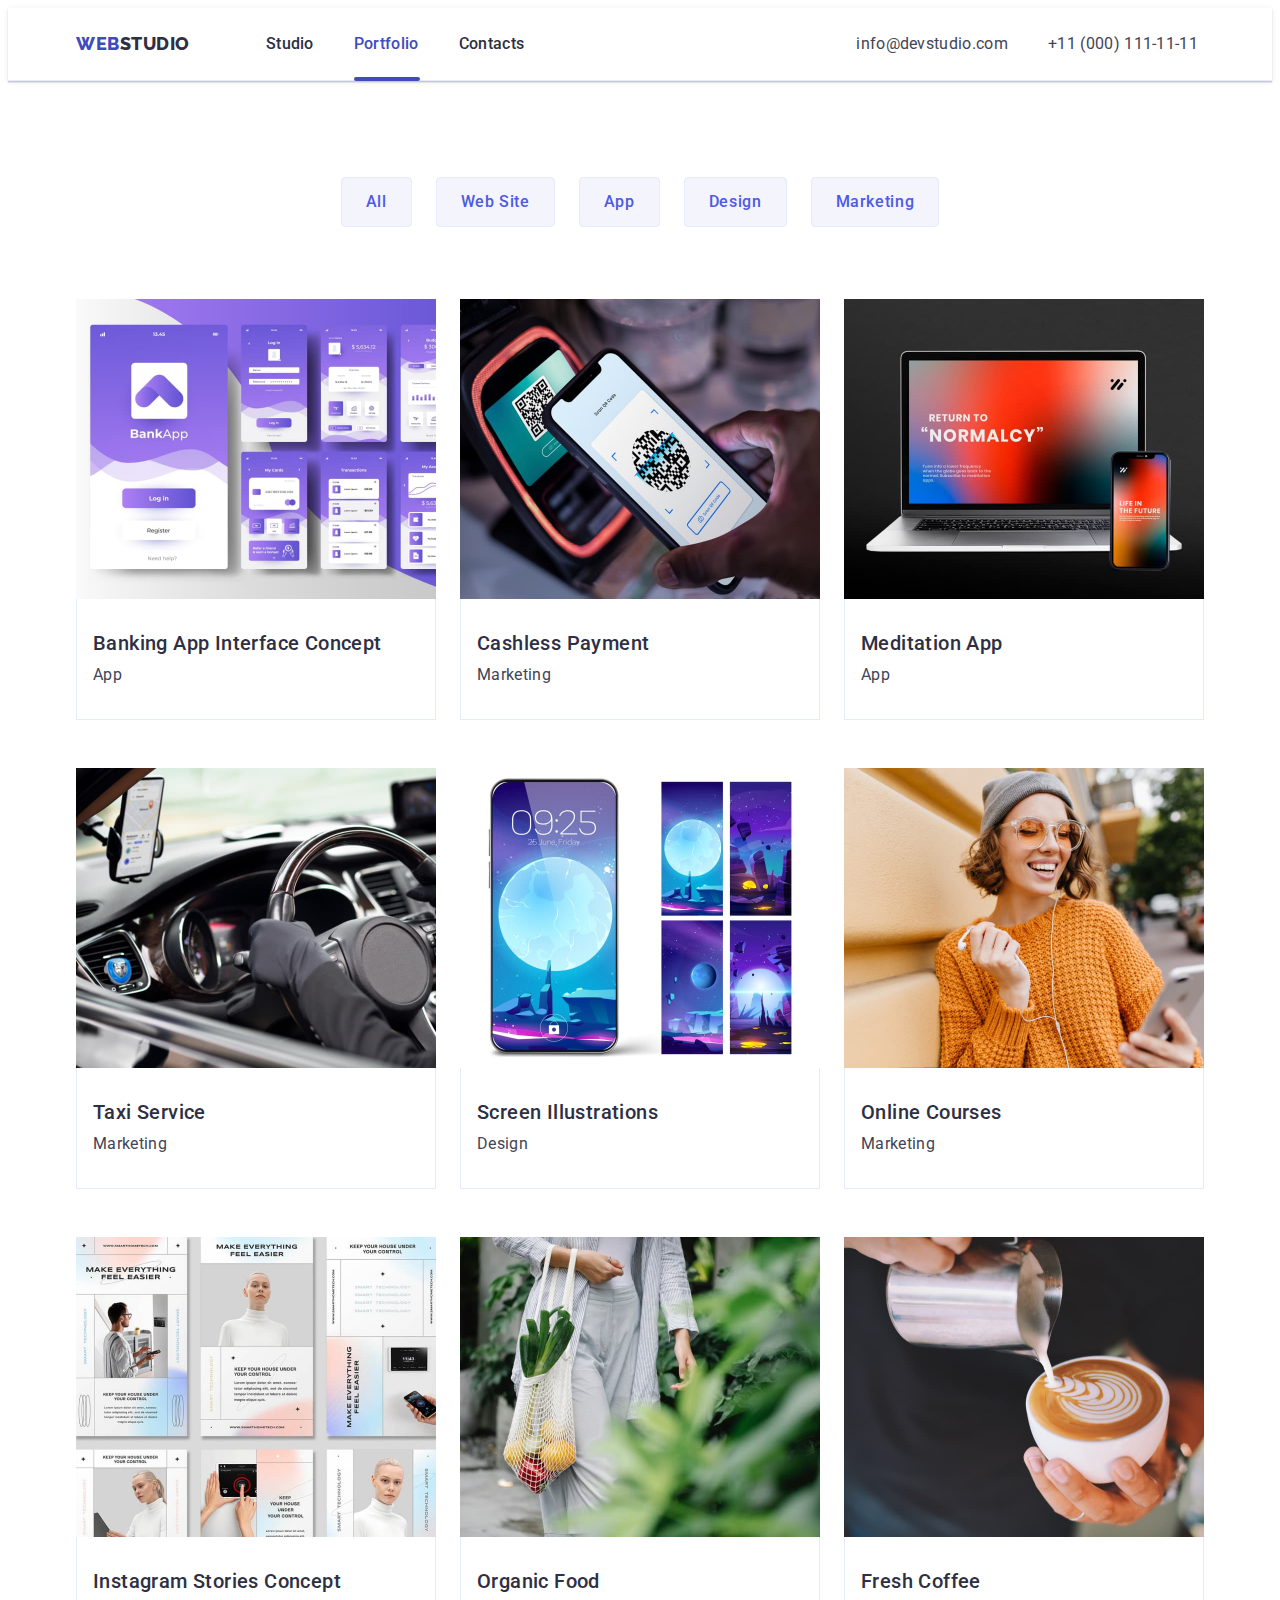
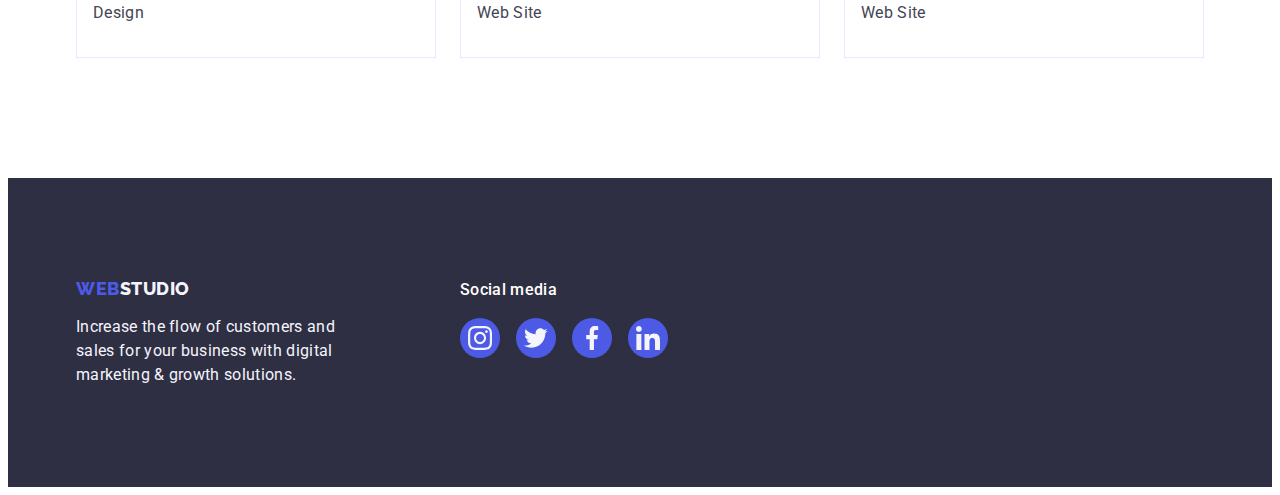
==== portfolio.html @ b22e032e "Initial commit" ====
<!DOCTYPE html>
<html lang="en">
  <head>
    <meta charset="utf-8" />
    <meta name="description" content="Introduction of WebStudio" />
    <title>WebStudio</title>
    <link
      rel="stylesheet"
      href="https://cdnjs.cloudflare.com/ajax/libs/modern-normalize/2.0.0/modern-normalize.min.css"
      integrity="sha512-4xo8blKMVCiXpTaLzQSLSw3KFOVPWhm/TRtuPVc4WG6kUgjH6J03IBuG7JZPkcWMxJ5huwaBpOpnwYElP/m6wg=="
      crossorigin="anonymous"
      referrerpolicy="no-referrer"
    />
    <link rel="preconnect" href="https://fonts.googleapis.com" />
    <link rel="preconnect" href="https://fonts.gstatic.com" crossorigin />
    <link
      href="https://fonts.googleapis.com/css2?family=Montserrat:wght@400;700&family=Raleway:wght@800&family=Roboto:wght@400;500;700;900&display=swap"
      rel="stylesheet"
    />
    <link rel="stylesheet" href="./css/styles.css" />
  </head>
  <!-- Body -->
  <body>
    <!-- Header -->
    <header class="header">
      <div class="container">
        <nav class="nav">
          <a href="./index.html" class="logo"
            >Web<span class="studio">Studio</span></a
          >
          <ul class="list">
            <li>
              <a href="./index.html" class="link">Studio</a>
            </li>
            <li>
              <a href="./portfolio.html" class="speciall"
                ><span class="portfolio-name">Portfolio</span></a
              >
            </li>
            <li><a href="" class="link">Contacts</a></li>
          </ul>
        </nav>
        <address class="adress">
          <ul class="list">
            <li>
              <a href="mailto:info@devstudio.com" class="link"
                >info@devstudio.com</a
              >
            </li>
            <li>
              <a href="tel:+110001111111" class="link">+11 (000) 111-11-11</a>
            </li>
          </ul>
        </address>
      </div>
    </header>
    <!-- Main part -->
    <main>
      <!-- Buttons -->
      <section class="portfolio">
        <div class="container">
          <h1 class="visually-hidden">Heading</h1>
          <ul class="list-buttons">
            <li><button type="button" class="button-list">All</button></li>
            <li><button type="button" class="button-list">Web Site</button></li>
            <li><button type="button" class="button-list">App</button></li>
            <li><button type="button" class="button-list">Design</button></li>
            <li>
              <button type="button" class="button-list">Marketing</button>
            </li>
          </ul>

          <!-- All -->

          <ul class="list-apps">
            <li class="link-apps">
              <a href="./portfolio.html" class="link">
                <div class="app-image">
                  <img
                    src="./images/image8.jpg"
                    alt="BankApp"
                    width="360"
                    height="300"
                  />
                  <p class="app-paragraph">
                    14 Stylish and User-Friendly App Design Concepts · Task
                    Manager App · Calorie Tracker App · Exotic Fruit Ecommerce
                    App · Cloud Storage App
                  </p>
                </div>
                <div class="div-app">
                  <h2 class="heading-portfolio">
                    Banking App Interface Concept
                  </h2>
                  <p class="paragraph-portfolio">App</p>
                </div>
              </a>
            </li>
            <li class="link-apps">
              <a href="./portfolio.html" class="link">
                <div class="app-image">
                  <img
                    src="./images/image9.jpg"
                    alt="Paying by phone"
                    width="360"
                    height="300"
                  />
                  <p class="app-paragraph">
                    14 Stylish and User-Friendly App Design Concepts · Task
                    Manager App · Calorie Tracker App · Exotic Fruit Ecommerce
                    App · Cloud Storage App
                  </p>
                </div>
                <div class="div-app">
                  <h2 class="heading-portfolio">Cashless Payment</h2>
                  <p class="paragraph-portfolio">Marketing</p>
                </div>
              </a>
            </li>
            <li class="link-apps">
              <a href="./portfolio.html" class="link">
                <div class="app-image">
                  <img
                    src="./images/image10.jpg"
                    alt="Laptop"
                    width="360"
                    height="300"
                  />
                  <p class="app-paragraph">
                    14 Stylish and User-Friendly App Design Concepts · Task
                    Manager App · Calorie Tracker App · Exotic Fruit Ecommerce
                    App · Cloud Storage App
                  </p>
                </div>
                <div class="div-app">
                  <h2 class="heading-portfolio">Meditation App</h2>
                  <p class="paragraph-portfolio">App</p>
                </div>
              </a>
            </li>
            <li class="link-apps">
              <a href="./portfolio.html" class="link">
                <div class="app-image">
                  <img
                    src="./images/image11.jpg"
                    alt="Taxi driver"
                    width="360"
                    height="300"
                  />
                  <p class="app-paragraph">
                    14 Stylish and User-Friendly App Design Concepts · Task
                    Manager App · Calorie Tracker App · Exotic Fruit Ecommerce
                    App · Cloud Storage App
                  </p>
                </div>
                <div class="div-app">
                  <h2 class="heading-portfolio">Taxi Service</h2>
                  <p class="paragraph-portfolio">Marketing</p>
                </div>
              </a>
            </li>
            <li class="link-apps">
              <a href="./portfolio.html" class="link">
                <div class="app-image">
                  <img
                    src="./images/image12.jpg"
                    alt="Phone wallpaper"
                    width="360"
                    height="300"
                  />
                  <p class="app-paragraph">
                    14 Stylish and User-Friendly App Design Concepts · Task
                    Manager App · Calorie Tracker App · Exotic Fruit Ecommerce
                    App · Cloud Storage App
                  </p>
                </div>
                <div class="div-app">
                  <h2 class="heading-portfolio">Screen Illustrations</h2>
                  <p class="paragraph-portfolio">Design</p>
                </div>
              </a>
            </li>
            <li class="link-apps">
              <a href="./portfolio.html" class="link">
                <div class="app-image">
                  <img
                    src="./images/image13.jpg"
                    alt="Happy girl"
                    width="360"
                    height="300"
                  />
                  <p class="app-paragraph">
                    14 Stylish and User-Friendly App Design Concepts · Task
                    Manager App · Calorie Tracker App · Exotic Fruit Ecommerce
                    App · Cloud Storage App
                  </p>
                </div>
                <div class="div-app">
                  <h2 class="heading-portfolio">Online Courses</h2>
                  <p class="paragraph-portfolio">Marketing</p>
                </div>
              </a>
            </li>
            <li class="link-apps">
              <a href="./portfolio.html" class="link">
                <div class="app-image">
                  <img
                    src="./images/image14.jpg"
                    alt="Designed page"
                    width="360"
                    height="300"
                  />
                  <p class="app-paragraph">
                    14 Stylish and User-Friendly App Design Concepts · Task
                    Manager App · Calorie Tracker App · Exotic Fruit Ecommerce
                    App · Cloud Storage App
                  </p>
                </div>
                <div class="div-app">
                  <h2 class="heading-portfolio">Instagram Stories Concept</h2>
                  <p class="paragraph-portfolio">Design</p>
                </div>
              </a>
            </li>
            <li class="link-apps">
              <a href="./portfolio.html" class="link">
                <div class="app-image">
                  <img
                    src="./images/image15.jpg"
                    alt="Bag with goods"
                    width="360"
                    height="300"
                  />
                  <p class="app-paragraph">
                    14 Stylish and User-Friendly App Design Concepts · Task
                    Manager App · Calorie Tracker App · Exotic Fruit Ecommerce
                    App · Cloud Storage App
                  </p>
                </div>
                <div class="div-app">
                  <h2 class="heading-portfolio">Organic Food</h2>
                  <p class="paragraph-portfolio">Web Site</p>
                </div>
              </a>
            </li>
            <li class="link-apps">
              <a href="./portfolio.html" class="link">
                <div class="app-image">
                  <img
                    src="./images/image16.jpg"
                    alt="Cup with coffe"
                    width="360"
                    height="300"
                  />
                  <p class="app-paragraph">
                    14 Stylish and User-Friendly App Design Concepts · Task
                    Manager App · Calorie Tracker App · Exotic Fruit Ecommerce
                    App · Cloud Storage App
                  </p>
                </div>
                <div class="div-app">
                  <h2 class="heading-portfolio">Fresh Coffee</h2>
                  <p class="paragraph-portfolio">Web Site</p>
                </div>
              </a>
            </li>
          </ul>
        </div>
      </section>
    </main>
    <!-- Footer -->
    <footer class="footer">
      <div class="container">
        <div class="footer-paragraph">
          <a href="./index.html" class="link"
            >Web<span class="studia">Studio</span></a
          >
          <p class="logo">
            Increase the flow of customers and sales for your business with
            digital marketing & growth solutions.
          </p>
        </div>
        <div class="footer-media">
          <p class="media-paragpraph">Social media</p>
          <ul class="footer-list">
            <li class="footer-li">
              <a href="" class="footer-link-icon">
                <svg width="24" height="24" class="footer-icons">
                  <use href="./images/icons.svg#icon-image-15"></use>
                </svg>
              </a>
            </li>
            <li class="footer-li">
              <a href="" class="footer-link-icon">
                <svg width="24" height="24" class="footer-icons">
                  <use href="./images/icons.svg#icon-image-16"></use>
                </svg>
              </a>
            </li>
            <li class="footer-li">
              <a href="" class="footer-link-icon">
                <svg width="24" height="24" class="footer-icons">
                  <use href="./images/icons.svg#icon-image-17"></use>
                </svg>
              </a>
            </li>
            <li class="footer-li">
              <a href="" class="footer-link-icon">
                <svg width="24" height="24" class="footer-icons">
                  <use href="./images/icons.svg#icon-image-18"></use>
                </svg>
              </a>
            </li>
          </ul>
        </div>
      </div>
    </footer>
  </body>
</html>
---- css/styles.css ----
:root {
  --primaryfont: "Roboto", sans-serif;
  --primarycolor: #2e2f42;
  --whitecolor: #ffffff;
  --secondarycolor: #4d5ae5;
}
body {
  font-family: var(--primaryfont);
  color: #434455;
  background-color: var(--whitecolor);
}
*,
*::before,
*::after {
  box-sizing: border-box;
}
ul,
ol,
a {
  list-style-type: none;
  text-decoration: none;
}
.header {
  border-bottom: 1px solid #e7e9fc;
  box-shadow: 0px 2px 1px rgba(46, 47, 66, 0.08),
    0px 1px 1px rgba(46, 47, 66, 0.16), 0px 1px 6px rgba(46, 47, 66, 0.08);
}
.header .container {
  display: flex;
}
.nav {
  display: flex;
  align-items: center;
}
.nav .logo {
  font-family: "Raleway", sans-serif;
  text-transform: uppercase;
  font-weight: 800;
  font-size: 18px;
  line-height: 1.17;
  letter-spacing: 0.03em;
  color: #404bbf;
  text-decoration: none;
  margin-right: 76px;
}
.logo {
  color: #404bbf;
}
.studio {
  color: var(--primarycolor);
}
.studio-name {
  color: #404bbf;
}
.portfolio-name {
  color: #404bbf;
}
.nav .list .link {
  color: #404bbf;
}

.speciall::after {
  content: "";
  position: absolute;
  left: 0;
  bottom: -1px;
  height: 4px;
  background-color: #404bbf;
  border-radius: 2px;
  width: 66px;
}
.special::after {
  content: "";
  position: absolute;
  left: 0;
  bottom: -1px;
  height: 4px;
  background-color: #404bbf;
  border-radius: 2px;
  width: 48px;
}
.speciall {
  color: #404bbf;
  font-family: inherit;
  font-size: 16px;
  line-height: 1.5;
  letter-spacing: 0.02em;
  list-style: none;
  text-transform: none;
  font-weight: 500;
  text-decoration: none;
  display: flex;
  gap: 40px;
  flex-direction: row;
  padding: 24px 0;
  position: relative;
  transition: color 250ms cubic-bezier(0.4, 0, 0.2, 1);
}
.special {
  color: #404bbf;
  font-family: inherit;
  font-size: 16px;
  line-height: 1.5;
  letter-spacing: 0.02em;

  list-style: none;
  text-transform: none;
  font-weight: 500;
  text-decoration: none;
  display: flex;
  gap: 40px;
  flex-direction: row;
  padding: 24px 0;
  position: relative;
  transition: color 250ms cubic-bezier(0.4, 0, 0.2, 1);
}
.nav .list {
  display: flex;
  gap: 40px;
}
.nav .list .link {
  font-family: inherit;
  font-size: 16px;
  line-height: 1.5;
  letter-spacing: 0.02em;
  color: #2e2f42;
  list-style: none;
  text-transform: none;
  font-weight: 500;
  text-decoration: none;
  display: flex;
  gap: 40px;
  flex-direction: row;
  padding: 24px 0;
  position: relative;
  transition: color 250ms cubic-bezier(0.4, 0, 0.2, 1);
}
.nav .list .link:hover,
.nav .list .link:focus,
.nav .list .link:active {
  color: #404bbf;
}
.adress {
  font-style: normal;
}
.adress .list {
  display: flex;
  gap: 40px;
  padding-left: 332px;
  padding-top: 24px;
  padding-bottom: 24px;
}
.adress .link {
  font-size: 16px;
  line-height: 1.5;
  letter-spacing: 0.02em;
  color: inherit;
  transition: color 250ms cubic-bezier(0.4, 0, 0.2, 1);
}
.adress .list .link:hover,
.adress .list .link:focus,
.adress .list .link:active {
  color: #404bbf;
}
.main-section {
  background-color: var(--primarycolor);
  padding-top: 188px;
  padding-bottom: 188px;
  background-image: linear-gradient(
      rgba(46, 47, 66, 0.7),
      rgba(46, 47, 66, 0.7)
    ),
    url(../images/img-name.jpeg);
  max-width: 1440px;
  background-repeat: no-repeat;
  background-position: center;
  background-size: cover;
  margin: auto;
}
.page-title {
  color: var(--whitecolor);
  font-size: 56px;
  font-weight: 700;
  line-height: 1.07;
  letter-spacing: 0.02em;
  max-width: 496px;
  text-align: center;
  margin-left: auto;
  margin-right: auto;
}
.button {
  background-color: var(--secondarycolor);
  color: var(--whitecolor);
  font-size: 16px;
  font-weight: 500;
  line-height: 1.5;
  letter-spacing: 0.04em;
  cursor: pointer;
  font-family: "Roboto", sans-serif;
  display: block;
  min-width: 169px;
  height: 56px;
  border: none;
  border-radius: 4px;
  margin-left: auto;
  margin-right: auto;
  margin-top: 48px;
  transition: background-color 250ms cubic-bezier(0.4, 0, 0.2, 1);
}
.button:hover,
.button:focus {
  background-color: #404bbf;
}
.icons-container {
  display: flex;
  align-items: center;
  justify-content: center;
  height: 112px;
  background-color: #f4f4fd;
  border-radius: 4px;
  margin-bottom: 8px;
}

.list-heading {
  color: var(--primarycolor);
  font-size: 20px;
  font-weight: 500;
  line-height: 1.2;
  letter-spacing: 0.02em;
  margin-bottom: 8px;
}
.list-paragraph {
  color: #434455;
  font-size: 16px;
  line-height: 1.5;
  letter-spacing: 0.02em;
}
.heading {
  color: var(--primarycolor);
  font-size: 36px;
  font-weight: 700;
  line-height: 1.11;
  letter-spacing: 0.02em;
  text-align: center;
  text-transform: capitalize;
}
.team {
  background-color: #f4f4fd;
  padding: 120px 0;
}
.name {
  color: var(--primarycolor);
  font-size: 20px;
  font-weight: 500;
  line-height: 1.2;
  letter-spacing: 0.02em;
  text-align: center;
  margin-bottom: 8px;
}
.description {
  color: #434455;
  font-size: 16px;
  line-height: 1.5;
  letter-spacing: 0.02em;
  text-align: center;
}
.list-image {
  background-color: #ffffff;
  width: calc((100% - 3 * 24px) / 4);
  border-radius: 0 0 5px 5px;
  box-shadow: 0px 1px 6px rgba(46, 47, 66, 0.08),
    0px 1px 1px rgba(46, 47, 66, 0.16), 0px 2px 1px rgba(46, 47, 66, 0.08);
}
.team-icons-list {
  display: flex;
  justify-content: center;
  gap: 24px;
  padding-top: 8px;
}
.team-icons-li {
  width: 40px;
  height: 40px;
}
.team-icons-link {
  width: 100%;
  height: 100%;
  background-color: #4d5ae5;
  border-radius: 50%;
  display: flex;
  align-items: center;
  justify-content: center;
  transition: background-color 250ms cubic-bezier(0.4, 0, 0.2, 1);
}
.team-icons-link:hover,
.team-icons-link:focus {
  background-color: #404bbf;
}

.team-icon {
  fill: #f4f4fd;
}

.customers {
  padding: 120px 0;
}
.heading-sec5 {
  font-size: 36px;
  line-height: 1.11;
  color: #2e2f42;
  margin-bottom: 72px;
  text-align: center;
}
.customers-list {
  display: flex;
  gap: 24px;
}
.customers-li {
  width: calc((100% - 120px) / 6);
  height: 88px;
}
.customers-link {
  width: 100%;
  height: 100%;
  border: 1px solid #8e8f99;
  border-radius: 4px;
  display: flex;
  align-items: center;
  justify-content: center;
  color: #8e8f99;
  transition: border-color 250ms cubic-bezier(0.4, 0, 0.2, 1),
    color 250ms cubic-bezier(0.4, 0, 0.2, 1);
}
.customers-link:hover,
.customers-link:focus {
  border-color: #404bbf;
  color: #404bbf;
}

.customers-icons {
  fill: currentColor;
}
.footer {
  background-color: var(--primarycolor);
  padding: 100px 0;
}
.footer .container {
  display: flex;
  align-items: baseline;
}
.footer-paragraph {
  margin-right: 120px;
}
.media-paragpraph {
  font-weight: 500;
  font-size: 16px;
  line-height: 1.5;
  letter-spacing: 0.02em;
  color: #ffffff;
  margin-bottom: 16px;
}
.footer-list {
  display: flex;
  gap: 16px;
}
.footer-li {
  width: 40px;
  height: 40px;
}
.footer-link-icon {
  background-color: #4d5ae5;
  display: flex;
  border-radius: 50%;
  width: 100%;
  height: 100%;
  align-items: center;
  justify-content: center;
  transition: background-color 250ms cubic-bezier(0.4, 0, 0.2, 1);
}
.footer-link-icon:hover,
.footer-link-icon:focus,
.footer-link-icon:active {
  background-color: #31d0aa;
}
.footer .link {
  font-family: "Raleway", sans-serif;
  text-transform: uppercase;
  font-weight: 800;
  font-size: 18px;
  line-height: 1.17;
  letter-spacing: 0.03em;
  color: var(--secondarycolor);
  display: inline-block;
  margin-bottom: 16px;
}
.footer-icons {
  fill: #f4f4fd;
}
.studia {
  color: #f4f4fd;
}
.logo {
  color: #f4f4fd;
  font-size: 16px;
  line-height: 1.5;
  letter-spacing: 0.02em;
}
.button-list {
  background-color: #f4f4fd;
  color: var(--secondarycolor);
  text-align: center;
  font-weight: 500;
  font-size: 16px;
  line-height: 1.5;
  letter-spacing: 0.04em;
  cursor: pointer;
  font-family: "Roboto", sans-serif;
  padding: 12px 24px;
  border: 1px solid #e7e9fc;
  border-radius: 4px;
  transition: color 250ms cubic-bezier(0.4, 0, 0.2, 1),
    background-color 250ms cubic-bezier(0.4, 0, 0.2, 1),
    border-color 250ms cubic-bezier(0.4, 0, 0.2, 1),
    box-shadow 250ms cubic-bezier(0.4, 0, 0.2, 1);
}
.button-list:hover,
.button-list:focus,
.button-list:active {
  background-color: #404bbf;
  color: var(--whitecolor);
  border: 1px solid transparent;
  box-shadow: 0px 3px 1px rgba(0, 0, 0, 0.1), 0px 2px 1px rgba(0, 0, 0, 0.08),
    0px 2px 2px rgba(0, 0, 0, 0.12);
}
.list .link {
  text-decoration: none;
  color: inherit;
}
.heading-portfolio {
  font-weight: 500;
  font-size: 20px;
  line-height: 1.2;
  letter-spacing: 0.02em;
  color: var(--primarycolor);
  margin-bottom: 8px;
}

.paragraph-portfolio {
  color: #434455;
  font-size: 16px;
  line-height: 1.5;
  letter-spacing: 0.02em;
}

h1,
h2,
h3,
h4,
h5,
h6 {
  margin: 0;
}

p {
  margin: 0;
}

ul,
ol {
  margin: 0;
  padding-left: 0;
}
img {
  display: block;
}
.container {
  margin: 0 auto;
  padding: 0 15px;
  max-width: 1158px;
}
.visually-hidden {
  position: absolute;
  width: 1px;
  height: 1px;
  margin: -1px;
  border: 0;
  padding: 0;
  white-space: nowrap;
  clip-path: inset(100%);
  clip: rect(0 0 0 0);
  overflow: hidden;
}
.features {
  padding: 120px 0;
}
.features .list {
  display: flex;
  gap: 24px;
}
.features .list-elements {
  width: calc((100% - 72px) / 4);
}
.purpose {
  padding-bottom: 120px;
}
.purpose .heading {
  margin-bottom: 72px;
}
.purpose .list {
  display: flex;
  gap: 24px;
}
.purpose .list-elements {
  width: calc((100% - 3 * 16px) / 3);
}
.team .heading {
  margin-bottom: 72px;
}
.team .list {
  display: flex;
  gap: 24px;
}
.team-name {
  padding: 32px 0;
}
.team .list-image {
  border-radius: 0px 0px 4px 4px;
}
.footer .logo {
  max-width: 264px;
}
.portfolio {
  padding-top: 96px;
  padding-bottom: 120px;
}
.list-buttons {
  display: flex;
  justify-content: center;
  gap: 24px;
  margin-bottom: 72px;
}
.list-apps {
  display: flex;
  flex-wrap: wrap;
  column-gap: 24px;
  row-gap: 48px;
}
.link-apps {
  width: calc((100% - 48px) / 3);
}
.div-app {
  padding: 32px 16px;
  border: 1px solid #e7e9fc;
  border-top: none;
}
.link-apps .link {
  display: block;
  transition: box-shadow 250ms cubic-bezier(0.4, 0, 0.2, 1);
}

.app-image {
  position: relative;
  overflow: hidden;
}
.app-paragraph {
  position: absolute;
  top: 0;
  font-size: 16px;
  line-height: 1.5;
  letter-spacing: 0.02em;
  color: #f4f4fd;
  padding: 40px 32px;
  background-color: #4d5ae5;
  height: 100%;
  width: 100%;
  transform: translateY(100%);
  transition: transform 250ms cubic-bezier(0.4, 0, 0.2, 1);
}
.link-apps .link:hover .app-paragraph,
.link-apps .link:focus .app-paragraph {
  box-shadow: 0px 1px 6px rgba(46, 47, 66, 0.08),
    0px 1px 1px rgba(46, 47, 66, 0.16), 0px 2px 1px rgba(46, 47, 66, 0.08);
  transform: translateY(0%);
}
.link-apps .link:hover,
.link-apps .link:focus {
  box-shadow: 0px 1px 6px rgba(46, 47, 66, 0.08),
    0px 1px 1px rgba(46, 47, 66, 0.16), 0px 2px 1px rgba(46, 47, 66, 0.08);
}
.backdrop {
  position: fixed;
  top: 0;
  left: 0;
  width: 100%;
  height: 100%;
  background-color: rgba(46, 47, 66, 0.4);
  transition: opacity 250ms cubic-bezier(0.4, 0, 0.2, 1),
    visibility 250ms cubic-bezier(0.4, 0, 0.2, 1);
}
.is-hidden {
  opacity: 0;
  visibility: hidden;
  pointer-events: none;
}
.modal-window {
  position: absolute;
  top: 50%;
  left: 50%;
  transform: translate(-50%, -50%) scale(1);
  width: 408px;
  min-height: 584px;
  background: #fcfcfc;
  box-shadow: 0px 1px 1px rgba(0, 0, 0, 0.14), 0px 1px 3px rgba(0, 0, 0, 0.12),
    0px 2px 1px rgba(0, 0, 0, 0.2);
  border-radius: 4px;
  transition: transform 250ms cubic-bezier(0.4, 0, 0.2, 1);
}
.button-close-window {
  position: absolute;
  top: 24px;
  right: 24px;
  width: 24px;
  height: 24px;
  border-radius: 50%;
  display: flex;
  align-items: center;
  justify-content: center;
  background-color: #e7e9fc;
  border: 1px solid rgba(0, 0, 0, 0.1);
  padding: 0;
  cursor: pointer;
  transition: background-color 250ms cubic-bezier(0.4, 0, 0.2, 1),
    border 250ms cubic-bezier(0.4, 0, 0.2, 1);
}
.button-close-window:hover,
.button-close-window:focus {
  background-color: #404bbf;
  border: none;
  fill: #ffffff;
}
.icon-cross {
  transition: fill 250ms cubic-bezier(0.4, 0, 0.2, 1);
}
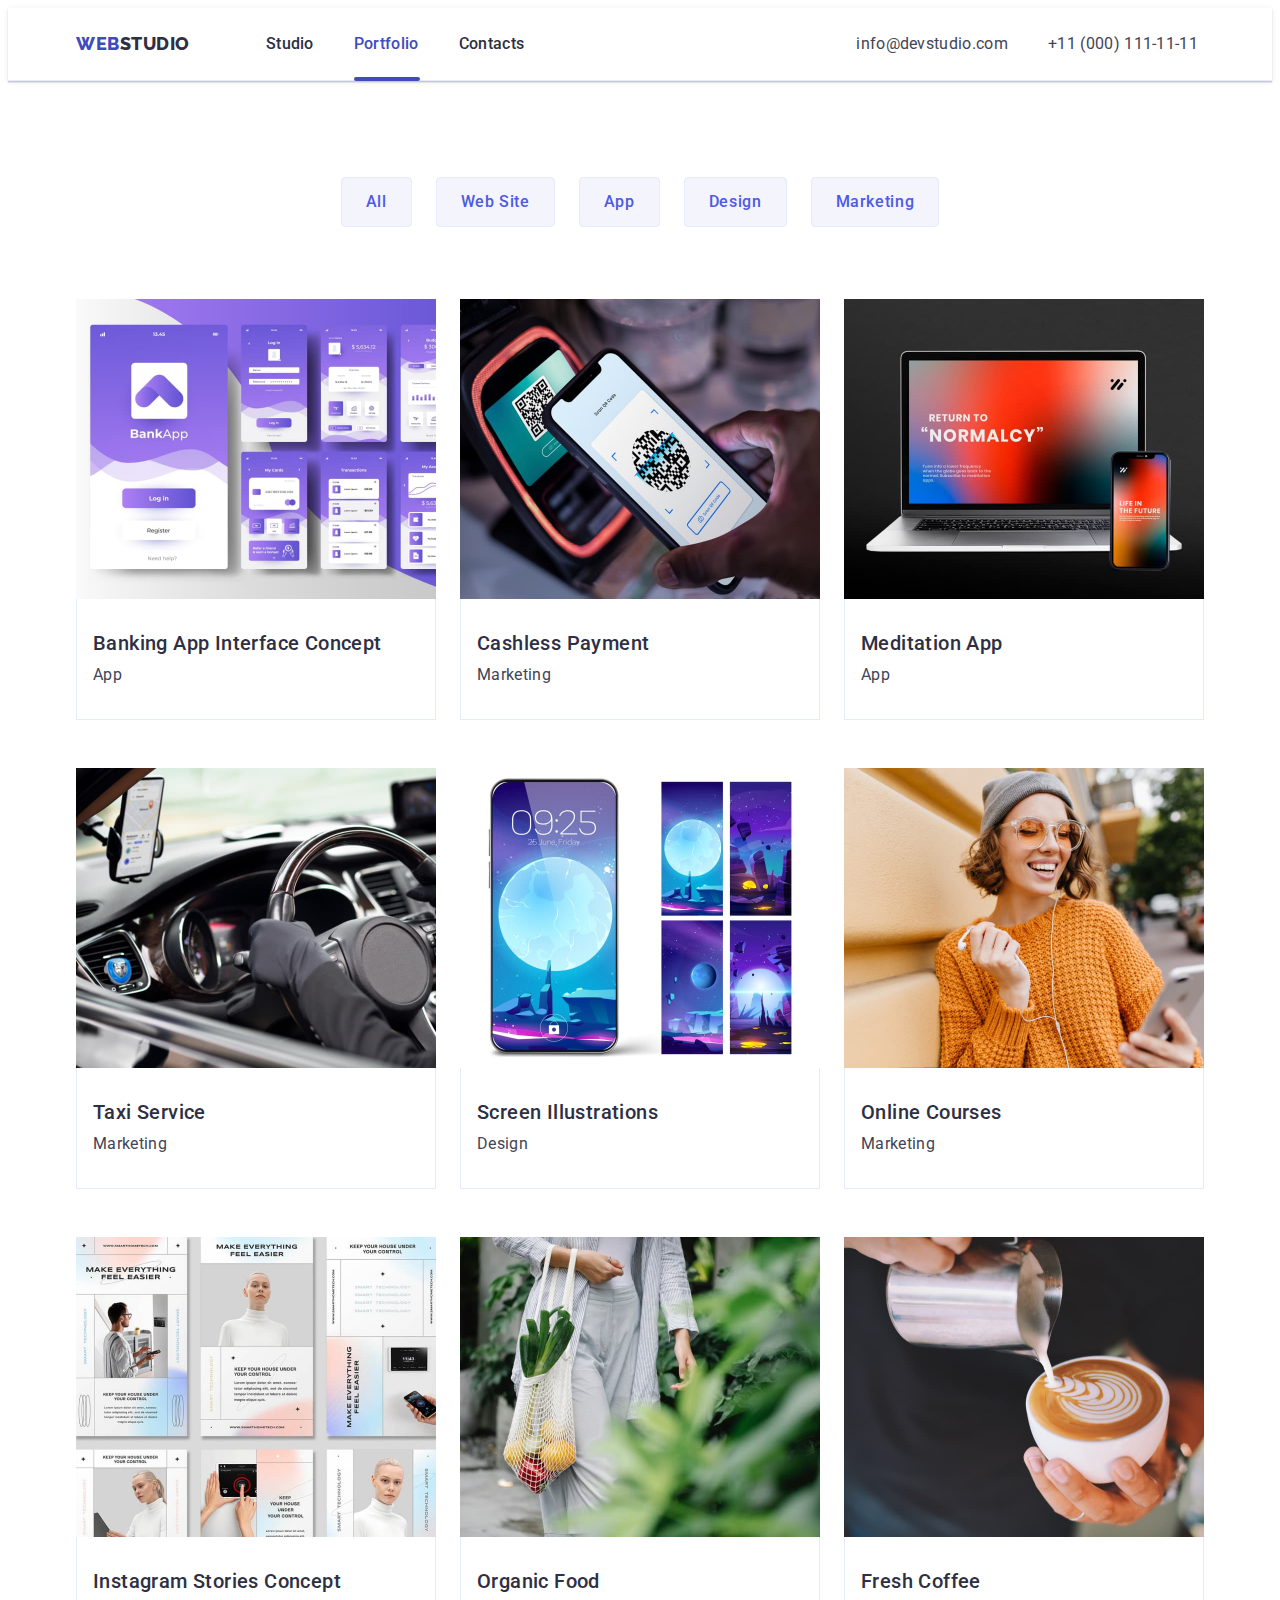
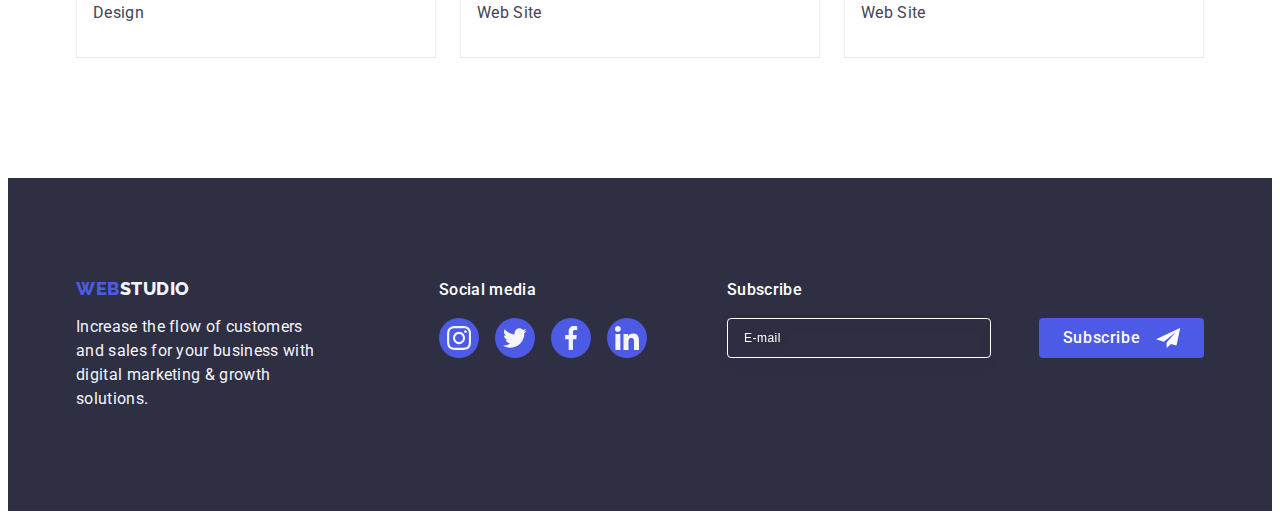
==== commit c10da0c7: "f" ====
--- a/portfolio.html
+++ b/portfolio.html
@@ -313,6 +313,24 @@
             </li>
           </ul>
         </div>
+        <div class="subsribe-container">
+          <p class="subscribe-paragraph">Subscribe</p>
+          <form class="footer-form">
+            <label class="label-footer">
+              <input
+                type="email"
+                placeholder="E-mail"
+                name="subscription"
+                class="input-footer"
+            /></label>
+            <button type="submit" class="bttn-footer">
+              Subscribe
+              <svg width="24" height="24" class="icon-bttn">
+                <use href="./images/icons.svg#icon-image-23"></use>
+              </svg>
+            </button>
+          </form>
+        </div>
       </div>
     </footer>
   </body>
--- a/css/styles.css
+++ b/css/styles.css
@@ -613,6 +613,7 @@
     0px 2px 1px rgba(0, 0, 0, 0.2);
   border-radius: 4px;
   transition: transform 250ms cubic-bezier(0.4, 0, 0.2, 1);
+  padding: 72px 24px 24px 24px;
 }
 .button-close-window {
   position: absolute;
@@ -640,3 +641,187 @@
 .icon-cross {
   transition: fill 250ms cubic-bezier(0.4, 0, 0.2, 1);
 }
+.form {
+  display: flex;
+  flex-direction: column;
+  gap: 8px;
+}
+.form-label {
+  color: #8e8f99;
+  font-size: 12px;
+  margin-bottom: 4px;
+  line-height: 1.17;
+  letter-spacing: 0.04em;
+  display: block;
+}
+.form-heading {
+  width: 360px;
+  text-align: center;
+  font-size: 16px;
+  font-weight: 500;
+  line-height: 1.5;
+  letter-spacing: 0.02em;
+  color: #2e2f42;
+  margin-bottom: 16px;
+}
+.form-input {
+  width: 100%;
+  height: 40px;
+  border: 1px solid rgba(46, 47, 66, 0.4);
+  border-radius: 4px;
+  background-color: transparent;
+  padding-left: 38px;
+  outline: transparent;
+  transition: border-color 250ms cubic-bezier(0.4, 0, 0.2, 1);
+}
+.form-input:focus {
+  border-color: #4d5ae5;
+  fill: #4d5ae5;
+}
+.form-box {
+  margin-bottom: 8px;
+}
+.input-box {
+  position: relative;
+}
+.icon-form {
+  position: absolute;
+  left: 16px;
+  top: 50%;
+  transform: translateY(-50%);
+  transition: fill 250ms cubic-bezier(0.4, 0, 0.2, 1);
+  fill: #2e2f42;
+}
+.form-input:focus + .icon-form {
+  fill: #4d5ae5;
+}
+.form-comment {
+  margin-bottom: 16px;
+}
+.form-textarea {
+  width: 100%;
+  height: 120px;
+  font-size: 12px;
+  line-height: 1.17;
+  letter-spacing: 0.04em;
+  color: rgba(46, 47, 66, 0.4);
+  border: 1px solid rgba(46, 47, 66, 0.4);
+  border-radius: 4px;
+  background-color: transparent;
+  outline: transparent;
+  padding: 8px 16px;
+  resize: none;
+  transition: border-color 250ms cubic-bezier(0.4, 0, 0.2, 1);
+}
+.form-textarea:focus {
+  border-color: #4d5ae5;
+}
+.checkbox-container {
+  margin-bottom: 24px;
+}
+.label-checkbox {
+  font-size: 12px;
+  line-height: 1.17;
+  letter-spacing: 0.04em;
+  color: #8e8f99;
+}
+.label-span {
+  width: 16px;
+  height: 16px;
+  border: 1px solid rgba(46, 47, 66, 0.4);
+  border-radius: 2px;
+  transition: background-color 250ms cubic-bezier(0.4, 0, 0.2, 1),
+    border 250ms cubic-bezier(0.4, 0, 0.2, 1),
+    fill 250ms cubic-bezier(0.4, 0, 0.2, 1);
+  display: inline-flex;
+  align-items: center;
+  justify-content: center;
+  fill: transparent;
+}
+.input-checkbox:checked + .label-checkbox .label-span {
+  background-color: #404bbf;
+  border: none;
+  fill: #f4f4fd;
+}
+.policy-link {
+  color: #4d5ae5;
+}
+.button-modal {
+  display: block;
+  min-width: 169px;
+  height: 56px;
+  font-family: "Roboto", sans-serif;
+  font-size: 16px;
+  font-weight: 500;
+  line-height: 1.5;
+  letter-spacing: 0.04em;
+  color: #ffffff;
+  cursor: pointer;
+  background-color: #4d5ae5;
+  border: none;
+  border-radius: 4px;
+  transition: background-color 250ms cubic-bezier(0.4, 0, 0.2, 1);
+}
+.button-modal:hover,
+.button-modal:focus,
+.button-modal:active {
+  background-color: #404bbf;
+}
+.subscribe-paragraph {
+  margin-bottom: 16px;
+  font-weight: 500;
+  line-height: 1.5;
+  letter-spacing: 0.02em;
+  font-size: 16px;
+  color: #ffffff;
+}
+.footer-form {
+  display: flex;
+  gap: 24px
+}
+
+.input-footer {
+  width: 264px;
+  height: 40px;
+  border: 1px solid #ffffff;
+  background-color: transparent;
+  font-size: 12px;
+  line-height: 1.5;
+  letter-spacing: 0.04em;
+  padding-left: 16px;
+  filter: drop-shadow(0px 4px 4px rgba(0, 0, 0, 0.15));
+  border-radius: 4px;
+  color: #ffffff;
+}
+.input-footer::placeholder {
+  color: #ffffff;
+}
+.bttn-footer {
+  min-width: 165px;
+  height: 40px;
+  display: flex;
+  justify-content: center;
+  align-items: center;
+  font-family: "Roboto", sans-serif;
+  font-size: 16px;
+  line-height: 1.5;
+  letter-spacing: 0.04em;
+  font-weight: 500;
+  color: #ffffff;
+  cursor: pointer;
+  background-color: #4d5ae5;
+  border: none;
+  border-radius: 4px;
+  margin-left: 24px;
+}
+.icon-bttn {
+  fill: #ffffff;
+  margin-left: 16px;
+}
+.subsribe-container {
+  margin-left: 80px;
+}
+.bttn-footer:hover,
+.bttn-footer:focus,
+.bttn-footer:active {
+  background-color: #404bbf;